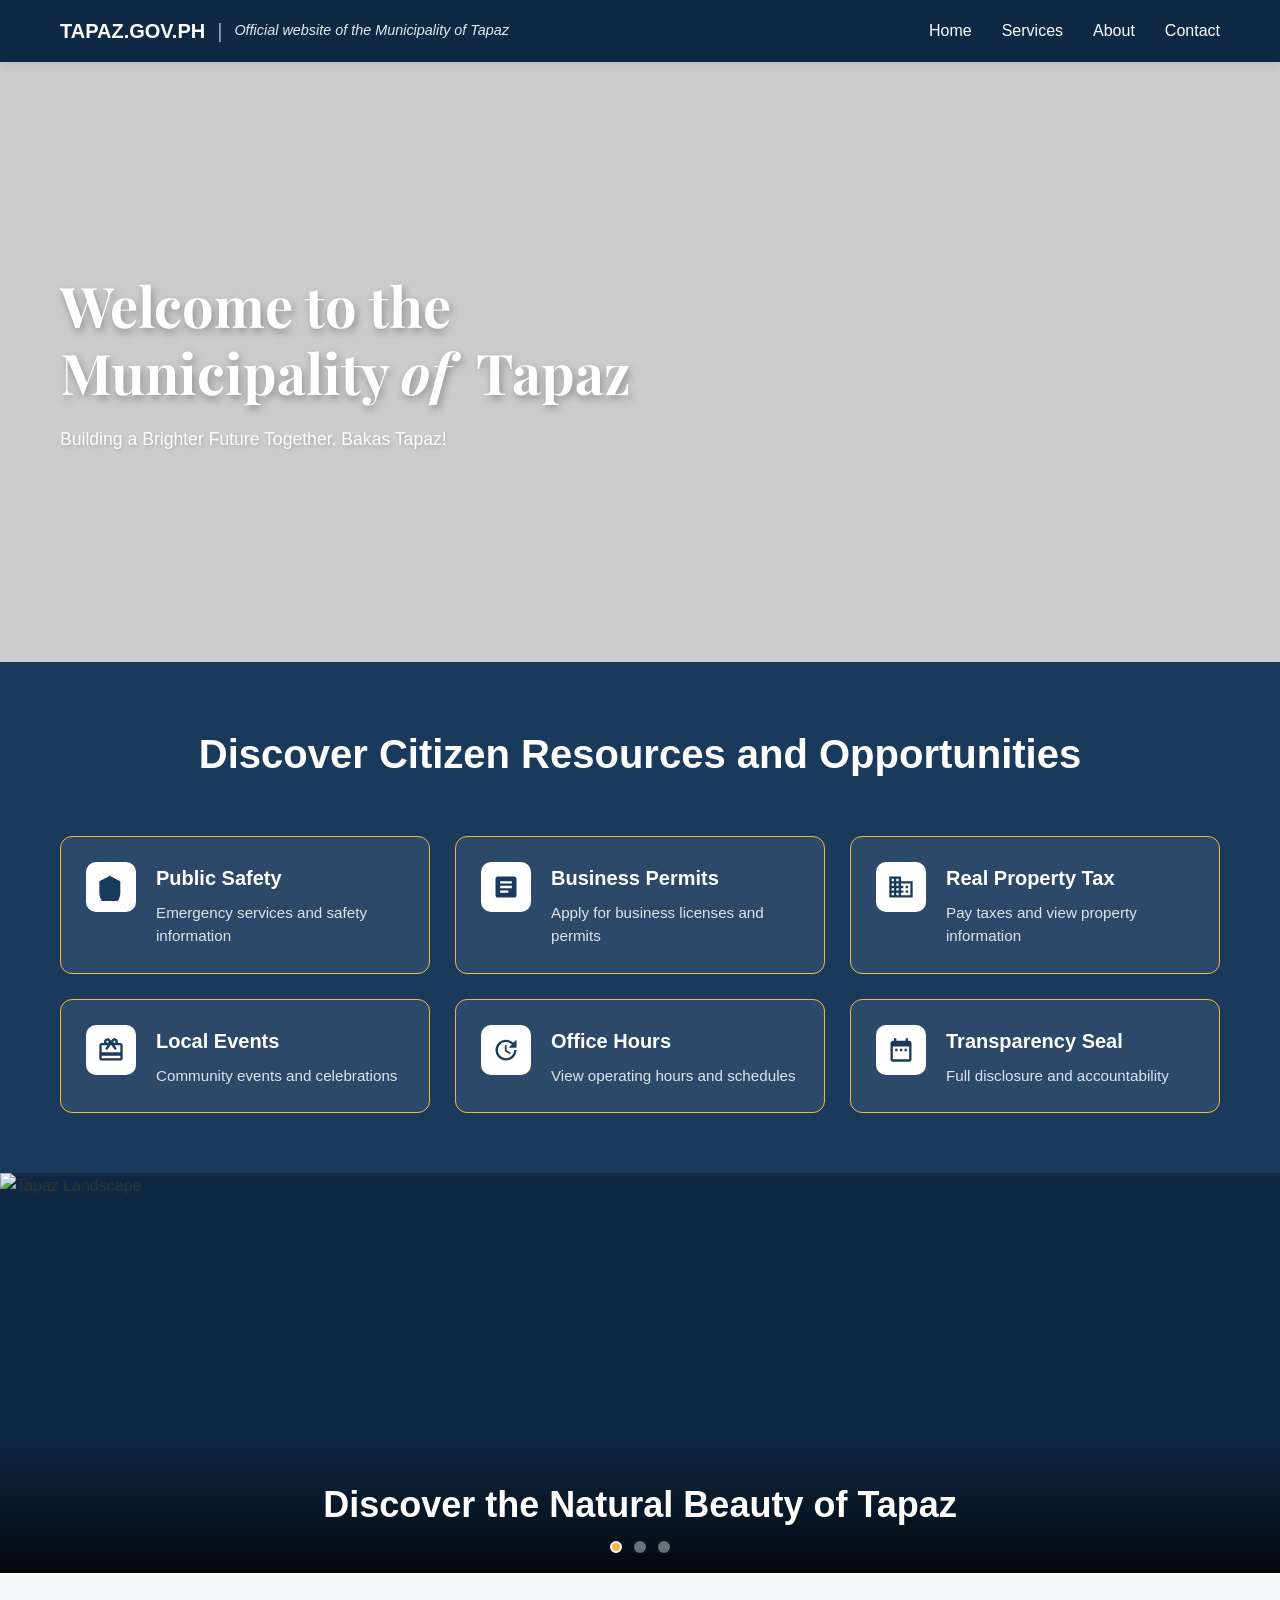
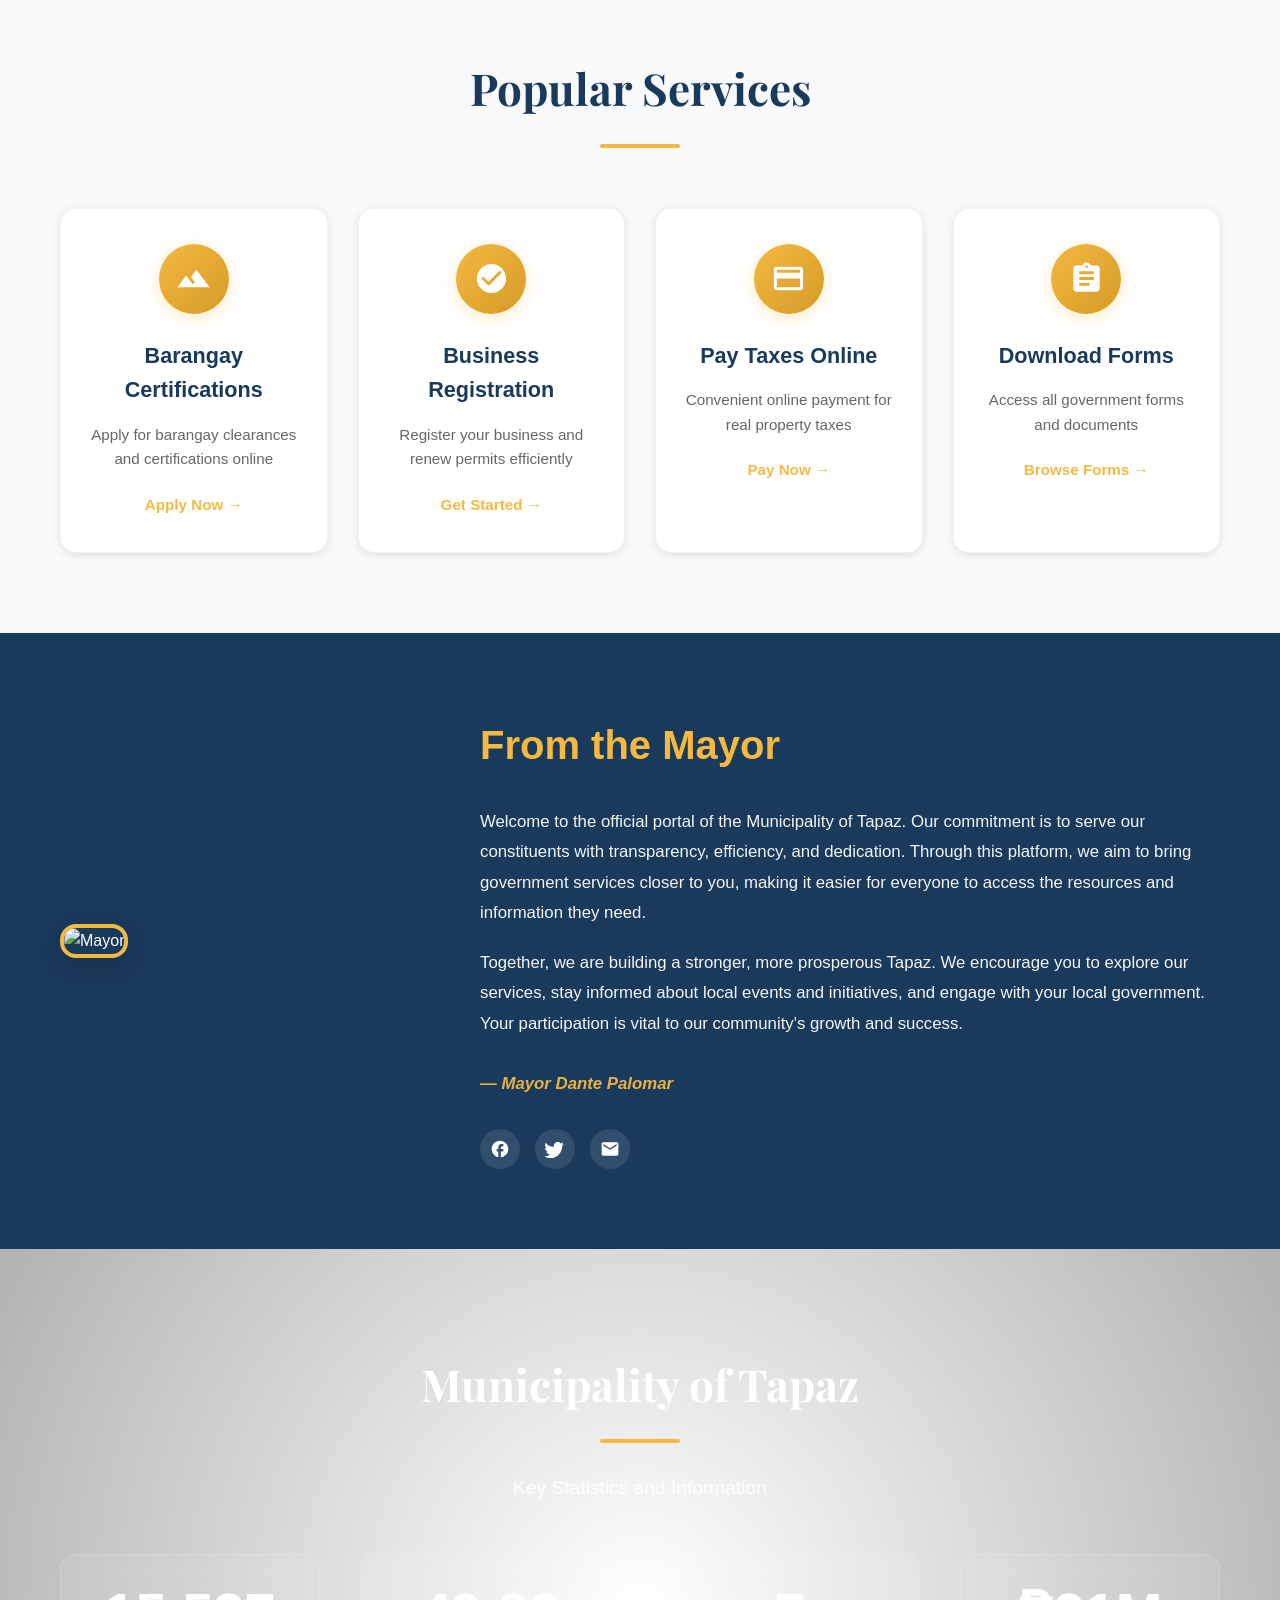
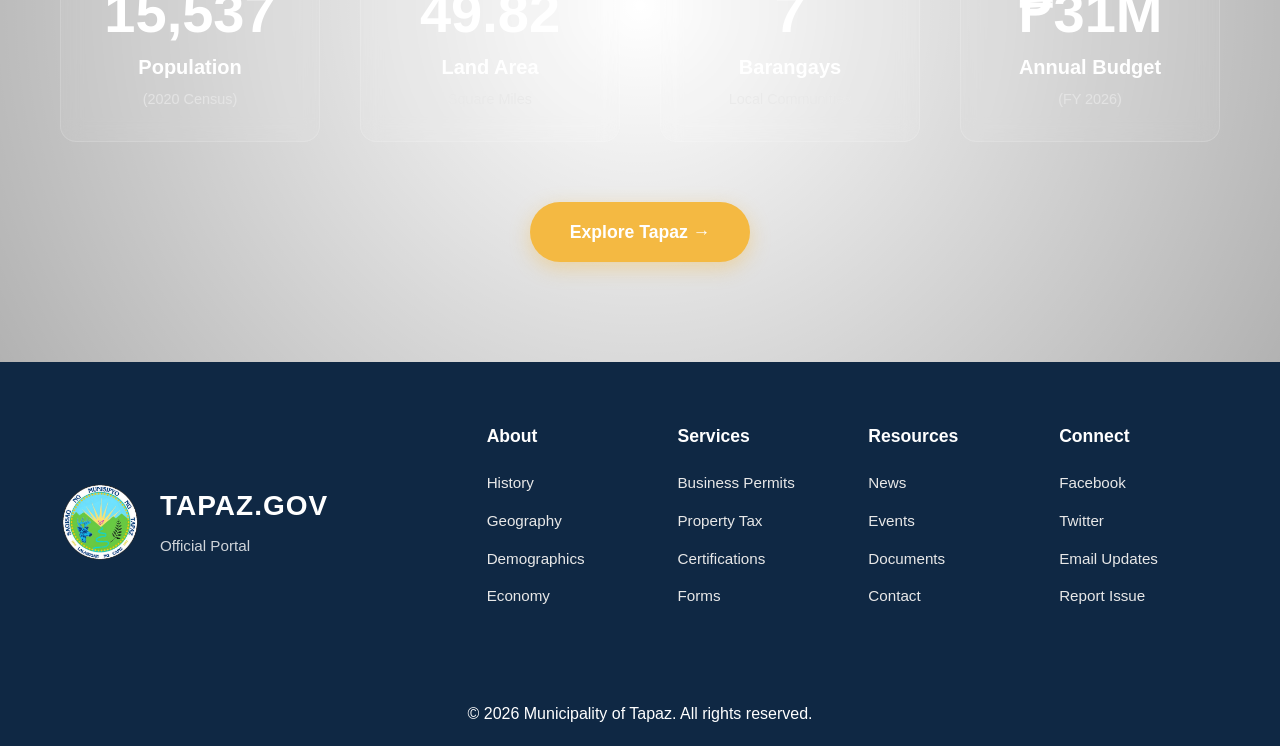
==== preview-homepage.html @ 7d661cd3 "Added my project" ====
<!DOCTYPE html>
<html lang="en">

<head>
    <meta charset="UTF-8">
    <meta name="viewport" content="width=device-width, initial-scale=1.0">
    <title>Municipality of Tapaz - Citizen Portal</title>
    <link rel="stylesheet" href="wp-content/themes/tapaz-theme/assets/css/homepage.css">
    <style>
        * {
            margin: 0;
            padding: 0;
            box-sizing: border-box;
        }

        body {
            font-family: -apple-system, BlinkMacSystemFont, 'Segoe UI', Roboto, 'Helvetica Neue', Arial, sans-serif;
            line-height: 1.6;
            color: #333;
        }

        /* Simple header for preview */
        header {
            background: #0f2844;
            color: white;
            padding: 15px 20px;
            position: sticky;
            top: 0;
            z-index: 1000;
            box-shadow: 0 2px 10px rgba(0, 0, 0, 0.1);
        }

        header .container {
            display: flex;
            justify-content: space-between;
            align-items: center;
        }

        .site-title {
            font-size: 1.25rem;
            font-weight: 700;
            color: #fff;
            display: flex;
            align-items: center;
            gap: 12px;
        }

        .title-separator {
            font-weight: 300;
            opacity: 0.6;
        }

        .site-subtitle {
            font-size: 0.9rem;
            font-weight: 400;
            font-style: italic;
            opacity: 0.9;
            text-transform: none;
        }

        nav ul {
            display: flex;
            gap: 30px;
            list-style: none;
        }

        nav a {
            color: white;
            text-decoration: none;
            transition: color 0.3s;
        }

        nav a:hover {
            color: #f4b942;
        }

        /* Simple footer for preview */
        footer {
            background: #0f2844;
            color: white;
            text-align: center;
            padding: 20px;
            margin-top: 0;
        }

        @media (max-width: 768px) {
            nav ul {
                display: none;
            }
        }
    </style>
</head>

<body>
    <!-- Header -->
    <header>
        <div class="container">
            <div class="site-title">
                TAPAZ.GOV.PH
                <span class="title-separator">|</span>
                <span class="site-subtitle">Official website of the Municipality of Tapaz</span>
            </div>
            <nav>
                <ul>
                    <li><a href="#">Home</a></li>
                    <li><a href="#">Services</a></li>
                    <li><a href="#">About</a></li>
                    <li><a href="#">Contact</a></li>
                </ul>
            </nav>
        </div>
    </header>

    <!-- Hero Section -->
    <section class="hero-section">
        <div class="hero-overlay"></div>
        <div class="hero-content">
            <h1 class="hero-title">Welcome to the<br>Municipality <i>of</i> &nbsp;Tapaz<br></h1>
            <p class="hero-subtitle">Building a Brighter Future Together. Bakas Tapaz!</p>
        </div>
    </section>

    <!-- Quick Links Section -->
    <section class="quick-links-section">
        <div class="container">
            <h2 class="section-title">Discover Citizen Resources and Opportunities</h2>
            <div class="quick-links-grid">
                <a href="#" class="quick-link-card">
                    <div class="quick-link-icon">
                        <svg xmlns="http://www.w3.org/2000/svg" viewBox="0 0 24 24" fill="currentColor">
                            <path d="M12 2L2 7v10c0 5.55 3.84 10.74 9 12 5.16-1.26 9-6.45 9-12V7l-10-5z" />
                        </svg>
                    </div>
                    <div class="quick-link-content">
                        <h3>Public Safety</h3>
                        <p>Emergency services and safety information</p>
                    </div>
                </a>

                <a href="#" class="quick-link-card">
                    <div class="quick-link-icon">
                        <svg xmlns="http://www.w3.org/2000/svg" viewBox="0 0 24 24" fill="currentColor">
                            <path
                                d="M19 3H5c-1.1 0-2 .9-2 2v14c0 1.1.9 2 2 2h14c1.1 0 2-.9 2-2V5c0-1.1-.9-2-2-2zm-5 14H7v-2h7v2zm3-4H7v-2h10v2zm0-4H7V7h10v2z" />
                        </svg>
                    </div>
                    <div class="quick-link-content">
                        <h3>Business Permits</h3>
                        <p>Apply for business licenses and permits</p>
                    </div>
                </a>

                <a href="#" class="quick-link-card">
                    <div class="quick-link-icon">
                        <svg xmlns="http://www.w3.org/2000/svg" viewBox="0 0 24 24" fill="currentColor">
                            <path
                                d="M12 7V3H2v18h20V7H12zM6 19H4v-2h2v2zm0-4H4v-2h2v2zm0-4H4V9h2v2zm0-4H4V5h2v2zm4 12H8v-2h2v2zm0-4H8v-2h2v2zm0-4H8V9h2v2zm0-4H8V5h2v2zm10 12h-8v-2h2v-2h-2v-2h2v-2h-2V9h8v10zm-2-8h-2v2h2v-2zm0 4h-2v2h2v-2z" />
                        </svg>
                    </div>
                    <div class="quick-link-content">
                        <h3>Real Property Tax</h3>
                        <p>Pay taxes and view property information</p>
                    </div>
                </a>

                <a href="#" class="quick-link-card">
                    <div class="quick-link-icon">
                        <svg xmlns="http://www.w3.org/2000/svg" viewBox="0 0 24 24" fill="currentColor">
                            <path
                                d="M20 6h-2.18c.11-.31.18-.65.18-1 0-1.66-1.34-3-3-3-1.05 0-1.96.54-2.5 1.35l-.5.67-.5-.68C10.96 2.54 10.05 2 9 2 7.34 2 6 3.34 6 5c0 .35.07.69.18 1H4c-1.11 0-1.99.89-1.99 2L2 19c0 1.11.89 2 2 2h16c1.11 0 2-.89 2-2V8c0-1.11-.89-2-2-2zm-5-2c.55 0 1 .45 1 1s-.45 1-1 1-1-.45-1-1 .45-1 1-1zM9 4c.55 0 1 .45 1 1s-.45 1-1 1-1-.45-1-1 .45-1 1-1zm11 15H4v-2h16v2zm0-5H4V8h5.08L7 10.83 8.62 12 11 8.76l1-1.36 1 1.36L15.38 12 17 10.83 14.92 8H20v6z" />
                        </svg>
                    </div>
                    <div class="quick-link-content">
                        <h3>Local Events</h3>
                        <p>Community events and celebrations</p>
                    </div>
                </a>

                <a href="#" class="quick-link-card">
                    <div class="quick-link-icon">
                        <svg xmlns="http://www.w3.org/2000/svg" viewBox="0 0 24 24" fill="currentColor">
                            <path
                                d="M21 10.12h-6.78l2.74-2.82c-2.73-2.7-7.15-2.8-9.88-.1-2.73 2.71-2.73 7.08 0 9.79s7.15 2.71 9.88 0C18.32 15.65 19 14.08 19 12.1h2c0 1.98-.88 4.55-2.64 6.29-3.51 3.48-9.21 3.48-12.72 0-3.5-3.47-3.53-9.11-.02-12.58 3.51-3.47 9.14-3.47 12.65 0L21 3v7.12zM12.5 8v4.25l3.5 2.08-.72 1.21L11 13V8h1.5z" />
                        </svg>
                    </div>
                    <div class="quick-link-content">
                        <h3>Office Hours</h3>
                        <p>View operating hours and schedules</p>
                    </div>
                </a>

                <a href="#" class="quick-link-card">
                    <div class="quick-link-icon">
                        <svg xmlns="http://www.w3.org/2000/svg" viewBox="0 0 24 24" fill="currentColor">
                            <path
                                d="M9 11H7v2h2v-2zm4 0h-2v2h2v-2zm4 0h-2v2h2v-2zm2-7h-1V2h-2v2H8V2H6v2H5c-1.11 0-1.99.9-1.99 2L3 20c0 1.1.89 2 2 2h14c1.1 0 2-.9 2-2V6c0-1.1-.9-2-2-2zm0 16H5V9h14v11z" />
                        </svg>
                    </div>
                    <div class="quick-link-content">
                        <h3>Transparency Seal</h3>
                        <p>Full disclosure and accountability</p>
                    </div>
                </a>
            </div>
        </div>
    </section>

    <!-- Image Banner Section -->
    <section class="image-banner-section">
        <div class="banner-carousel">
            <div class="banner-slide active">
                <img src="https://images.unsplash.com/photo-1566073771259-6a8506099945?w=1920&h=600&fit=crop"
                    alt="Tapaz Landscape">
                <div class="banner-overlay">
                    <h3>Discover the Natural Beauty of Tapaz</h3>
                </div>
            </div>
            <div class="banner-slide">
                <img src="https://images.unsplash.com/photo-1504870712357-65ea720d6078?w=1920&h=600&fit=crop"
                    alt="Community">
                <div class="banner-overlay">
                    <h3>Strong Communities, Brighter Future</h3>
                </div>
            </div>
            <div class="banner-slide">
                <img src="https://images.unsplash.com/photo-1529156069898-49953e39b3ac?w=1920&h=600&fit=crop"
                    alt="Government Building">
                <div class="banner-overlay">
                    <h3>Serving the People with Excellence</h3>
                </div>
            </div>
        </div>
        <div class="banner-dots">
            <span class="dot active" data-slide="0"></span>
            <span class="dot" data-slide="1"></span>
            <span class="dot" data-slide="2"></span>
        </div>
    </section>

    <!-- Popular Services Section -->
    <section class="popular-services-section">
        <div class="container">
            <h2 class="section-title-center">Popular Services</h2>

            <div class="services-grid">
                <div class="service-card">
                    <div class="service-icon gold">
                        <svg xmlns="http://www.w3.org/2000/svg" viewBox="0 0 24 24" fill="currentColor">
                            <path d="M14 6l-3.75 5 2.85 3.8-1.6 1.2C9.81 13.75 7 10 7 10l-6 8h22L14 6z" />
                        </svg>
                    </div>
                    <h3>Barangay Certifications</h3>
                    <p>Apply for barangay clearances and certifications online</p>
                    <a href="#" class="service-link">Apply Now →</a>
                </div>

                <div class="service-card">
                    <div class="service-icon gold">
                        <svg xmlns="http://www.w3.org/2000/svg" viewBox="0 0 24 24" fill="currentColor">
                            <path
                                d="M12 2C6.48 2 2 6.48 2 12s4.48 10 10 10 10-4.48 10-10S17.52 2 12 2zm-2 15l-5-5 1.41-1.41L10 14.17l7.59-7.59L19 8l-9 9z" />
                        </svg>
                    </div>
                    <h3>Business Registration</h3>
                    <p>Register your business and renew permits efficiently</p>
                    <a href="#" class="service-link">Get Started →</a>
                </div>

                <div class="service-card">
                    <div class="service-icon gold">
                        <svg xmlns="http://www.w3.org/2000/svg" viewBox="0 0 24 24" fill="currentColor">
                            <path
                                d="M20 4H4c-1.11 0-1.99.89-1.99 2L2 18c0 1.11.89 2 2 2h16c1.11 0 2-.89 2-2V6c0-1.11-.89-2-2-2zm0 14H4v-6h16v6zm0-10H4V6h16v2z" />
                        </svg>
                    </div>
                    <h3>Pay Taxes Online</h3>
                    <p>Convenient online payment for real property taxes</p>
                    <a href="#" class="service-link">Pay Now →</a>
                </div>

                <div class="service-card">
                    <div class="service-icon gold">
                        <svg xmlns="http://www.w3.org/2000/svg" viewBox="0 0 24 24" fill="currentColor">
                            <path
                                d="M19 3h-4.18C14.4 1.84 13.3 1 12 1c-1.3 0-2.4.84-2.82 2H5c-1.1 0-2 .9-2 2v14c0 1.1.9 2 2 2h14c1.1 0 2-.9 2-2V5c0-1.1-.9-2-2-2zm-7 0c.55 0 1 .45 1 1s-.45 1-1 1-1-.45-1-1 .45-1 1-1zm2 14H7v-2h7v2zm3-4H7v-2h10v2zm0-4H7V7h10v2z" />
                        </svg>
                    </div>
                    <h3>Download Forms</h3>
                    <p>Access all government forms and documents</p>
                    <a href="#" class="service-link">Browse Forms →</a>
                </div>
            </div>
        </div>
    </section>

    <!-- From the Mayor Section -->
    <section class="from-mayor-section">
        <div class="container">
            <div class="mayor-content">
                <div class="mayor-image">
                    <img src="C:\Users\Administrator\Desktop\tapaz2026\mayor.png?w=400&h=400&fit=crop" alt="Mayor">
                </div>
                <div class="mayor-text">
                    <h2>From the Mayor</h2>
                    <p>Welcome to the official portal of the Municipality of Tapaz. Our commitment is to serve our
                        constituents with transparency, efficiency, and dedication. Through this platform, we aim to
                        bring government services closer to you, making it easier for everyone to access the resources
                        and information they need.</p>
                    <p>Together, we are building a stronger, more prosperous Tapaz. We encourage you to explore our
                        services, stay informed about local events and initiatives, and engage with your local
                        government. Your participation is vital to our community's growth and success.</p>
                    <p class="mayor-signature">— Mayor Dante Palomar</p>
                    <div class="mayor-social">
                        <a href="#" aria-label="Facebook"><svg xmlns="http://www.w3.org/2000/svg" viewBox="0 0 24 24"
                                fill="currentColor">
                                <path
                                    d="M22 12c0-5.52-4.48-10-10-10S2 6.48 2 12c0 4.84 3.44 8.87 8 9.8V15H8v-3h2V9.5C10 7.57 11.57 6 13.5 6H16v3h-2c-.55 0-1 .45-1 1v2h3v3h-3v6.95c5.05-.5 9-4.76 9-9.95z" />
                            </svg></a>
                        <a href="#" aria-label="Twitter"><svg xmlns="http://www.w3.org/2000/svg" viewBox="0 0 24 24"
                                fill="currentColor">
                                <path
                                    d="M22.46 6c-.85.38-1.78.64-2.75.76 1-.6 1.76-1.55 2.12-2.68-.93.55-1.96.96-3.06 1.18-.88-.94-2.13-1.53-3.51-1.53-2.66 0-4.81 2.16-4.81 4.81 0 .38.04.75.13 1.1-4-.2-7.54-2.12-9.91-5.04-.42.72-.66 1.55-.66 2.44 0 1.67.85 3.14 2.14 4-.79-.03-1.53-.24-2.18-.6v.06c0 2.33 1.66 4.28 3.86 4.72-.4.11-.83.17-1.27.17-.31 0-.62-.03-.92-.08.62 1.94 2.42 3.35 4.55 3.39-1.67 1.31-3.77 2.09-6.05 2.09-.39 0-.78-.02-1.17-.07 2.18 1.4 4.77 2.21 7.56 2.21 9.05 0 14-7.5 14-14 0-.21 0-.42-.01-.63.96-.69 1.8-1.56 2.46-2.55z" />
                            </svg></a>
                        <a href="#" aria-label="Email"><svg xmlns="http://www.w3.org/2000/svg" viewBox="0 0 24 24"
                                fill="currentColor">
                                <path
                                    d="M20 4H4c-1.1 0-1.99.9-1.99 2L2 18c0 1.1.9 2 2 2h16c1.1 0 2-.9 2-2V6c0-1.1-.9-2-2-2zm0 4l-8 5-8-5V6l8 5 8-5v2z" />
                            </svg></a>
                    </div>
                </div>
            </div>
        </div>
    </section>

    <!-- Statistics Section -->
    <section class="statistics-section">
        <div class="stats-overlay"></div>
        <div class="container">
            <h2 class="section-title-center white">Municipality of Tapaz</h2>
            <p class="stats-subtitle">Key Statistics and Information</p>

            <div class="stats-grid">
                <div class="stat-card">
                    <div class="stat-number">58,264</div>
                    <div class="stat-label">Population</div>
                    <div class="stat-sublabel">(2020 Census)</div>
                </div>

                <div class="stat-card">
                    <div class="stat-number">199.28</div>
                    <div class="stat-label">Land Area</div>
                    <div class="stat-sublabel">Square Miles</div>
                </div>

                <div class="stat-card">
                    <div class="stat-number">26</div>
                    <div class="stat-label">Barangays</div>
                    <div class="stat-sublabel">Local Communities</div>
                </div>

                <div class="stat-card">
                    <div class="stat-number">₱124 M</div>
                    <div class="stat-label">Annual Budget</div>
                    <div class="stat-sublabel">(FY 2026)</div>
                </div>
            </div>

            <div class="stats-cta">
                <a href="#" class="btn-stats">Explore Tapaz →</a>
            </div>
        </div>
    </section>

    <!-- Footer Branding Section -->
    <section class="footer-branding">
        <div class="container">
            <div class="footer-brand-content">
                <div class="footer-logo">
                    <div class="gov-seal">
                        <img src="tapaz.png" alt="Official Seal of Tapaz">
                    </div>
                    <div class="gov-text">
                        <div class="gov-name">TAPAZ.GOV</div>
                        <div class="gov-tagline">Official Portal</div>
                    </div>
                </div>
                <div class="footer-links-grid">
                    <div class="footer-links-column">
                        <h4>About</h4>
                        <ul>
                            <li><a href="#">History</a></li>
                            <li><a href="#">Geography</a></li>
                            <li><a href="#">Demographics</a></li>
                            <li><a href="#">Economy</a></li>
                        </ul>
                    </div>
                    <div class="footer-links-column">
                        <h4>Services</h4>
                        <ul>
                            <li><a href="#">Business Permits</a></li>
                            <li><a href="#">Property Tax</a></li>
                            <li><a href="#">Certifications</a></li>
                            <li><a href="#">Forms</a></li>
                        </ul>
                    </div>
                    <div class="footer-links-column">
                        <h4>Resources</h4>
                        <ul>
                            <li><a href="#">News</a></li>
                            <li><a href="#">Events</a></li>
                            <li><a href="#">Documents</a></li>
                            <li><a href="#">Contact</a></li>
                        </ul>
                    </div>
                    <div class="footer-links-column">
                        <h4>Connect</h4>
                        <ul>
                            <li><a href="#">Facebook</a></li>
                            <li><a href="#">Twitter</a></li>
                            <li><a href="#">Email Updates</a></li>
                            <li><a href="#">Report Issue</a></li>
                        </ul>
                    </div>
                </div>
            </div>
        </div>
    </section>

    <!-- Footer -->
    <footer>
        <p>&copy; 2026 Municipality of Tapaz. All rights reserved.</p>
    </footer>

    <script src="wp-content/themes/tapaz-theme/assets/js/homepage.js"></script>
</body>

</html>
---- wp-content/themes/tapaz-theme/assets/css/homepage.css ----
/* ========================================
   HOMEPAGE STYLES - Tapaz Citizen Portal
   ======================================== */

/* CSS Variables */
@import url('https://fonts.googleapis.com/css2?family=Montserrat:wght@400;500;600;700&family=Playfair+Display:wght@700&display=swap');

:root {
    --primary-color: #1a3a5c;
    --primary-navy-dark: #0f2844;
    --accent-color: #f4b942;
    --accent-gold-dark: #d49b26;
    --text-white: #ffffff;
    --text-light: #e8e8e8;
    --text-dark: #333333;
    --overlay-dark: rgba(26, 58, 92, 0.85);
    --overlay-light: rgba(0, 0, 0, 0.4);
    --shadow-sm: 0 2px 8px rgba(0, 0, 0, 0.1);
    --shadow-md: 0 4px 16px rgba(0, 0, 0, 0.15);
    --shadow-lg: 0 8px 32px rgba(0, 0, 0, 0.2);
    --transition: all 0.3s cubic-bezier(0.4, 0, 0.2, 1);
    --font-main: 'Montserrat', sans-serif;
    --font-serif: 'Playfair Display', serif;
}

/* Global Container */
.container {
    max-width: 1200px;
    margin: 0 auto;
    padding: 0 20px;
}

/* ========================================
   HERO SECTION
   ======================================== */
.hero-section {
    position: relative;
    height: 600px;
    background: url('https://dailyguardian.com.ph/wp-content/uploads/2021/02/municipal-government-center-of-Tapaz-in-Capiz-w.jpg?w=1920&h=600&fit=crop');
    background-size: cover;
    background-position: center;
    display: flex;
    align-items: center;
    justify-content: center;
    overflow: hidden;
}

.hero-overlay {
    position: absolute;
    top: 0;
    left: 0;
    right: 0;
    bottom: 0;
    background: rgba(0, 0, 0, 0.2);
    z-index: 1;
}

.hero-content {
    position: relative;
    z-index: 2;
    text-align: left;
    width: 100%;
    max-width: 1200px;
    color: var(--text-white);
    padding: 40px 20px;
    animation: fadeInUp 1s ease-out;
}

.hero-title {
    font-family: var(--font-serif);
    font-size: clamp(2rem, 5vw, 3.5rem);
    font-weight: 700;
    line-height: 1.2;
    margin: 0 0 20px 0;
    text-shadow: 2px 4px 8px rgba(0, 0, 0, 0.3);
}

.hero-subtitle {
    font-size: clamp(1.1rem, 2.5vw, 1.1rem);
    font-weight: 400;
    margin: 0;
    opacity: 0.95;
    text-shadow: 1px 2px 4px rgba(0, 0, 0, 0.2);
}

@keyframes fadeInUp {
    from {
        opacity: 0;
        transform: translateY(30px);
    }

    to {
        opacity: 1;
        transform: translateY(0);
    }
}

/* ========================================
   QUICK LINKS SECTION
   ======================================== */
.quick-links-section {
    background: var(--primary-color);
    padding: 60px 20px;
    color: var(--text-white);
}

.section-title {
    font-size: clamp(1.8rem, 4vw, 2.5rem);
    font-weight: 600;
    text-align: center;
    margin: 0 0 50px 0;
    color: var(--text-white);
}

.quick-links-grid {
    display: grid;
    grid-template-columns: repeat(auto-fit, minmax(280px, 1fr));
    gap: 25px;
    max-width: 1200px;
    margin: 0 auto;
}

.quick-link-card {
    display: flex;
    align-items: flex-start;
    gap: 20px;
    padding: 25px;
    background: rgba(255, 255, 255, 0.08);
    border-radius: 12px;
    text-decoration: none;
    color: var(--text-white);
    border: 1px solid var(--accent-color);
    transition: var(--transition);
    cursor: pointer;
}

.quick-link-card:hover {
    background: rgba(255, 255, 255, 0.12);
    transform: translateY(-3px);
    box-shadow: var(--shadow-md);
    border-color: var(--accent-color);
}

.quick-link-icon {
    flex-shrink: 0;
    width: 50px;
    height: 50px;
    background: #ffffff;
    border-radius: 10px;
    display: flex;
    align-items: center;
    justify-content: center;
    color: var(--primary-color);
    transition: var(--transition);
}

.quick-link-card:hover .quick-link-icon {
    transform: scale(1.1);
    box-shadow: 0 4px 12px rgba(244, 185, 66, 0.4);
}

.quick-link-icon svg {
    width: 28px;
    height: 28px;
}

.quick-link-content h3 {
    margin: 0 0 8px 0;
    font-size: 1.25rem;
    font-weight: 600;
    color: var(--text-white);
}

.quick-link-content p {
    margin: 0;
    font-size: 0.95rem;
    opacity: 0.85;
    line-height: 1.5;
}

/* ========================================
   IMAGE BANNER SECTION
   ======================================== */
.image-banner-section {
    position: relative;
    height: 400px;
    overflow: hidden;
    background: var(--primary-navy-dark);
}

.banner-carousel {
    position: relative;
    height: 100%;
    width: 100%;
}

.banner-slide {
    position: absolute;
    top: 0;
    left: 0;
    width: 100%;
    height: 100%;
    opacity: 0;
    transition: opacity 1s ease-in-out;
}

.banner-slide.active {
    opacity: 1;
}

.banner-slide img {
    width: 100%;
    height: 100%;
    object-fit: cover;
}

.banner-overlay {
    position: absolute;
    bottom: 0;
    left: 0;
    right: 0;
    background: linear-gradient(to top, rgba(0, 0, 0, 0.8), transparent);
    padding: 40px 20px;
    color: var(--text-white);
}

.banner-overlay h3 {
    margin: 0;
    font-size: clamp(1.5rem, 3vw, 2.25rem);
    font-weight: 600;
    text-align: center;
}

.banner-dots {
    position: absolute;
    bottom: 20px;
    left: 50%;
    transform: translateX(-50%);
    display: flex;
    gap: 12px;
    z-index: 10;
}

.dot {
    width: 12px;
    height: 12px;
    border-radius: 50%;
    background: rgba(255, 255, 255, 0.4);
    cursor: pointer;
    transition: var(--transition);
    border: 2px solid transparent;
}

.dot.active,
.dot:hover {
    background: var(--accent-color);
    border-color: var(--text-white);
}

/* ========================================
   POPULAR SERVICES SECTION
   ======================================== */
.popular-services-section {
    padding: 80px 20px;
    background: #f8f9fa;
}

.section-title-center {
    font-family: var(--font-serif);
    font-size: clamp(2rem, 4vw, 2.75rem);
    font-weight: 700;
    text-align: center;
    margin: 0 0 60px 0;
    color: var(--primary-color);
    position: relative;
}

.section-title-center::after {
    content: '';
    display: block;
    width: 80px;
    height: 4px;
    background: var(--accent-color);
    margin: 20px auto 0;
    border-radius: 2px;
}

.services-grid {
    display: grid;
    grid-template-columns: repeat(auto-fit, minmax(260px, 1fr));
    gap: 30px;
    max-width: 1200px;
    margin: 0 auto;
}

.service-card {
    background: var(--text-white);
    padding: 35px 25px;
    border-radius: 16px;
    text-align: center;
    box-shadow: var(--shadow-sm);
    transition: var(--transition);
    border: 1px solid rgba(0, 0, 0, 0.05);
}

.service-card:hover {
    transform: translateY(-8px);
    box-shadow: var(--shadow-lg);
    border-color: var(--accent-color);
}

.service-icon {
    width: 70px;
    height: 70px;
    margin: 0 auto 25px;
    display: flex;
    align-items: center;
    justify-content: center;
    border-radius: 50%;
    transition: var(--transition);
}

.service-icon.gold {
    background: linear-gradient(135deg, var(--accent-color) 0%, var(--accent-gold-dark) 100%);
    color: var(--text-white);
    box-shadow: 0 4px 16px rgba(244, 185, 66, 0.3);
}

.service-card:hover .service-icon {
    transform: scale(1.1) rotate(5deg);
}

.service-icon svg {
    width: 35px;
    height: 35px;
}

.service-card h3 {
    margin: 0 0 15px 0;
    font-size: 1.35rem;
    font-weight: 600;
    color: var(--primary-color);
}

.service-card p {
    margin: 0 0 20px 0;
    font-size: 0.95rem;
    color: #666;
    line-height: 1.6;
}

.service-link {
    display: inline-block;
    color: var(--accent-color);
    text-decoration: none;
    font-weight: 600;
    font-size: 0.95rem;
    transition: var(--transition);
}

.service-link:hover {
    color: var(--accent-gold-dark);
    transform: translateX(5px);
}

/* ========================================
   FROM THE MAYOR SECTION
   ======================================== */
.from-mayor-section {
    background: var(--primary-color);
    padding: 80px 20px;
    color: var(--text-white);
}

.mayor-content {
    display: grid;
    grid-template-columns: 1fr 2fr;
    gap: 50px;
    max-width: 1200px;
    margin: 0 auto;
    align-items: center;
}

.mayor-image {
    position: relative;
}

.mayor-image img {
    width: 100%;
    height: auto;
    border-radius: 16px;
    box-shadow: var(--shadow-lg);
    border: 4px solid var(--accent-color);
}

.mayor-text h2 {
    font-size: clamp(1.8rem, 3.5vw, 2.5rem);
    margin: 0 0 30px 0;
    font-weight: 700;
    color: var(--accent-color);
}

.mayor-text p {
    font-size: 1.05rem;
    line-height: 1.8;
    margin: 0 0 20px 0;
    opacity: 0.95;
}

.mayor-signature {
    font-style: italic;
    font-weight: 600;
    margin-top: 30px !important;
    color: var(--accent-color);
}

.mayor-social {
    display: flex;
    gap: 15px;
    margin-top: 30px;
}

.mayor-social a {
    width: 40px;
    height: 40px;
    display: flex;
    align-items: center;
    justify-content: center;
    background: rgba(255, 255, 255, 0.1);
    border-radius: 50%;
    color: var(--text-white);
    transition: var(--transition);
}

.mayor-social a:hover {
    background: var(--accent-color);
    transform: translateY(-3px);
}

.mayor-social svg {
    width: 20px;
    height: 20px;
}

@media (max-width: 768px) {
    .mayor-content {
        grid-template-columns: 1fr;
        gap: 30px;
    }

    .mayor-image {
        max-width: 300px;
        margin: 0 auto;
    }
}

/* ========================================
   STATISTICS SECTION
   ======================================== */
.statistics-section {
    position: relative;
    padding: 100px 20px;
    background: linear-gradient(135deg, rgba(26, 58, 92, 0.95) 0%, rgba(15, 40, 68, 0.95) 100%),
        url('https://images.unsplash.com/photo-1477959858617-67f85cf4f1df?w=1920&h=600&fit=crop');
    background-size: cover;
    background-position: center;
    background-attachment: fixed;
    color: var(--text-white);
    overflow: hidden;
}

.stats-overlay {
    position: absolute;
    top: 0;
    left: 0;
    right: 0;
    bottom: 0;
    background: radial-gradient(circle at center, transparent 0%, rgba(0, 0, 0, 0.3) 100%);
    z-index: 1;
}

.statistics-section .container {
    position: relative;
    z-index: 2;
}

.section-title-center.white {
    color: var(--text-white);
}

.section-title-center.white::after {
    background: var(--accent-color);
}

.stats-subtitle {
    text-align: center;
    font-size: 1.2rem;
    margin: -30px 0 50px 0;
    opacity: 0.9;
}

.stats-grid {
    display: grid;
    grid-template-columns: repeat(auto-fit, minmax(220px, 1fr));
    gap: 40px;
    max-width: 1200px;
    margin: 0 auto 60px;
}

.stat-card {
    text-align: center;
    padding: 30px 20px;
    background: rgba(255, 255, 255, 0.08);
    border-radius: 16px;
    backdrop-filter: blur(10px);
    border: 1px solid rgba(255, 255, 255, 0.15);
    transition: var(--transition);
}

.stat-card:hover {
    transform: translateY(-8px);
    background: rgba(255, 255, 255, 0.12);
    box-shadow: 0 12px 40px rgba(0, 0, 0, 0.3);
}

.stat-number {
    font-size: clamp(2.5rem, 5vw, 3.5rem);
    font-weight: 800;
    color: var(--accent-gold);
    margin: 0 0 10px 0;
    line-height: 1;
}

.stat-label {
    font-size: 1.25rem;
    font-weight: 600;
    margin: 0 0 5px 0;
    color: var(--text-white);
}

.stat-sublabel {
    font-size: 0.9rem;
    opacity: 0.8;
    color: var(--text-light);
}

.stats-cta {
    text-align: center;
    margin-top: 50px;
}

.btn-stats {
    display: inline-block;
    padding: 16px 40px;
    background: #f4b942;
    color: var(--primary-navy);
    text-decoration: none;
    font-weight: 700;
    font-size: 1.1rem;
    border-radius: 50px;
    transition: var(--transition);
    box-shadow: 0 6px 20px rgba(244, 185, 66, 0.4);
}

.btn-stats:hover {
    background: var(--accent-gold-dark);
    transform: translateY(-3px);
    box-shadow: 0 10px 30px rgba(244, 185, 66, 0.5);
}

/* ========================================
   FOOTER BRANDING SECTION
   ======================================== */
.footer-branding {
    background: var(--primary-navy-dark);
    padding: 60px 20px;
    color: var(--text-white);
}

.footer-brand-content {
    display: grid;
    grid-template-columns: 1fr 2fr;
    gap: 60px;
    max-width: 1200px;
    margin: 0 auto;
}

.footer-logo {
    display: flex;
    align-items: center;
    gap: 20px;
}

.gov-seal {
    width: 80px;
    height: 80px;
    color: var(--accent-gold);
}

.gov-seal svg,
.gov-seal img {
    width: 100%;
    height: 100%;
    object-fit: contain;
}

.gov-name {
    font-size: 1.75rem;
    font-weight: 800;
    color: var(--accent-gold);
    letter-spacing: 1px;
}

.gov-tagline {
    font-size: 0.95rem;
    opacity: 0.8;
    margin-top: 5px;
}

.footer-links-grid {
    display: grid;
    grid-template-columns: repeat(4, 1fr);
    gap: 30px;
}

.footer-links-column h4 {
    font-size: 1.1rem;
    font-weight: 700;
    margin: 0 0 20px 0;
    color: var(--accent-gold);
}

.footer-links-column ul {
    list-style: none;
    margin: 0;
    padding: 0;
}

.footer-links-column li {
    margin-bottom: 12px;
}

.footer-links-column a {
    color: var(--text-light);
    text-decoration: none;
    font-size: 0.95rem;
    transition: var(--transition);
    display: inline-block;
}

.footer-links-column a:hover {
    color: var(--accent-gold);
    transform: translateX(5px);
}

@media (max-width: 992px) {
    .footer-brand-content {
        grid-template-columns: 1fr;
        gap: 40px;
    }

    .footer-links-grid {
        grid-template-columns: repeat(2, 1fr);
    }
}

@media (max-width: 576px) {
    .footer-links-grid {
        grid-template-columns: 1fr;
    }
}

/* ========================================
   RESPONSIVE ADJUSTMENTS
   ======================================== */
@media (max-width: 768px) {
    .quick-links-grid {
        grid-template-columns: 1fr;
    }

    .services-grid {
        grid-template-columns: 1fr;
    }

    .stats-grid {
        grid-template-columns: 1fr;
    }
}
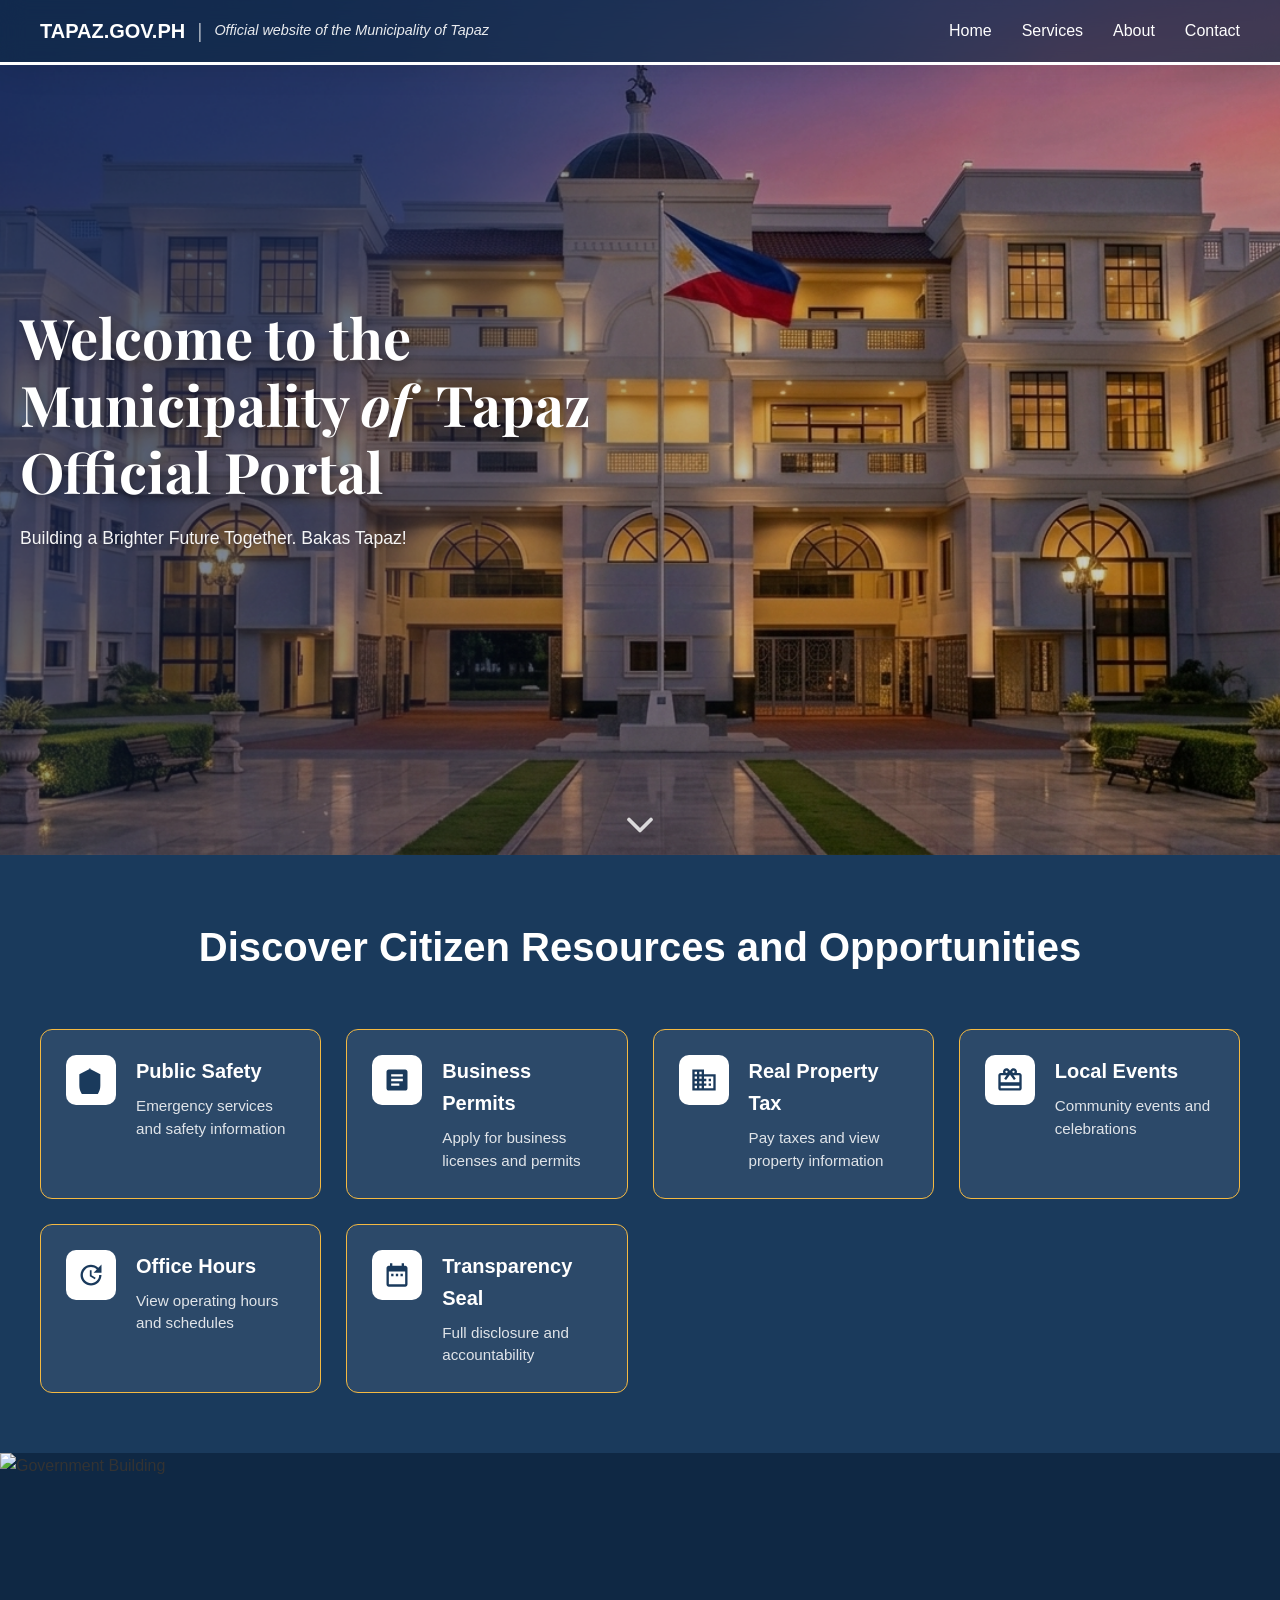
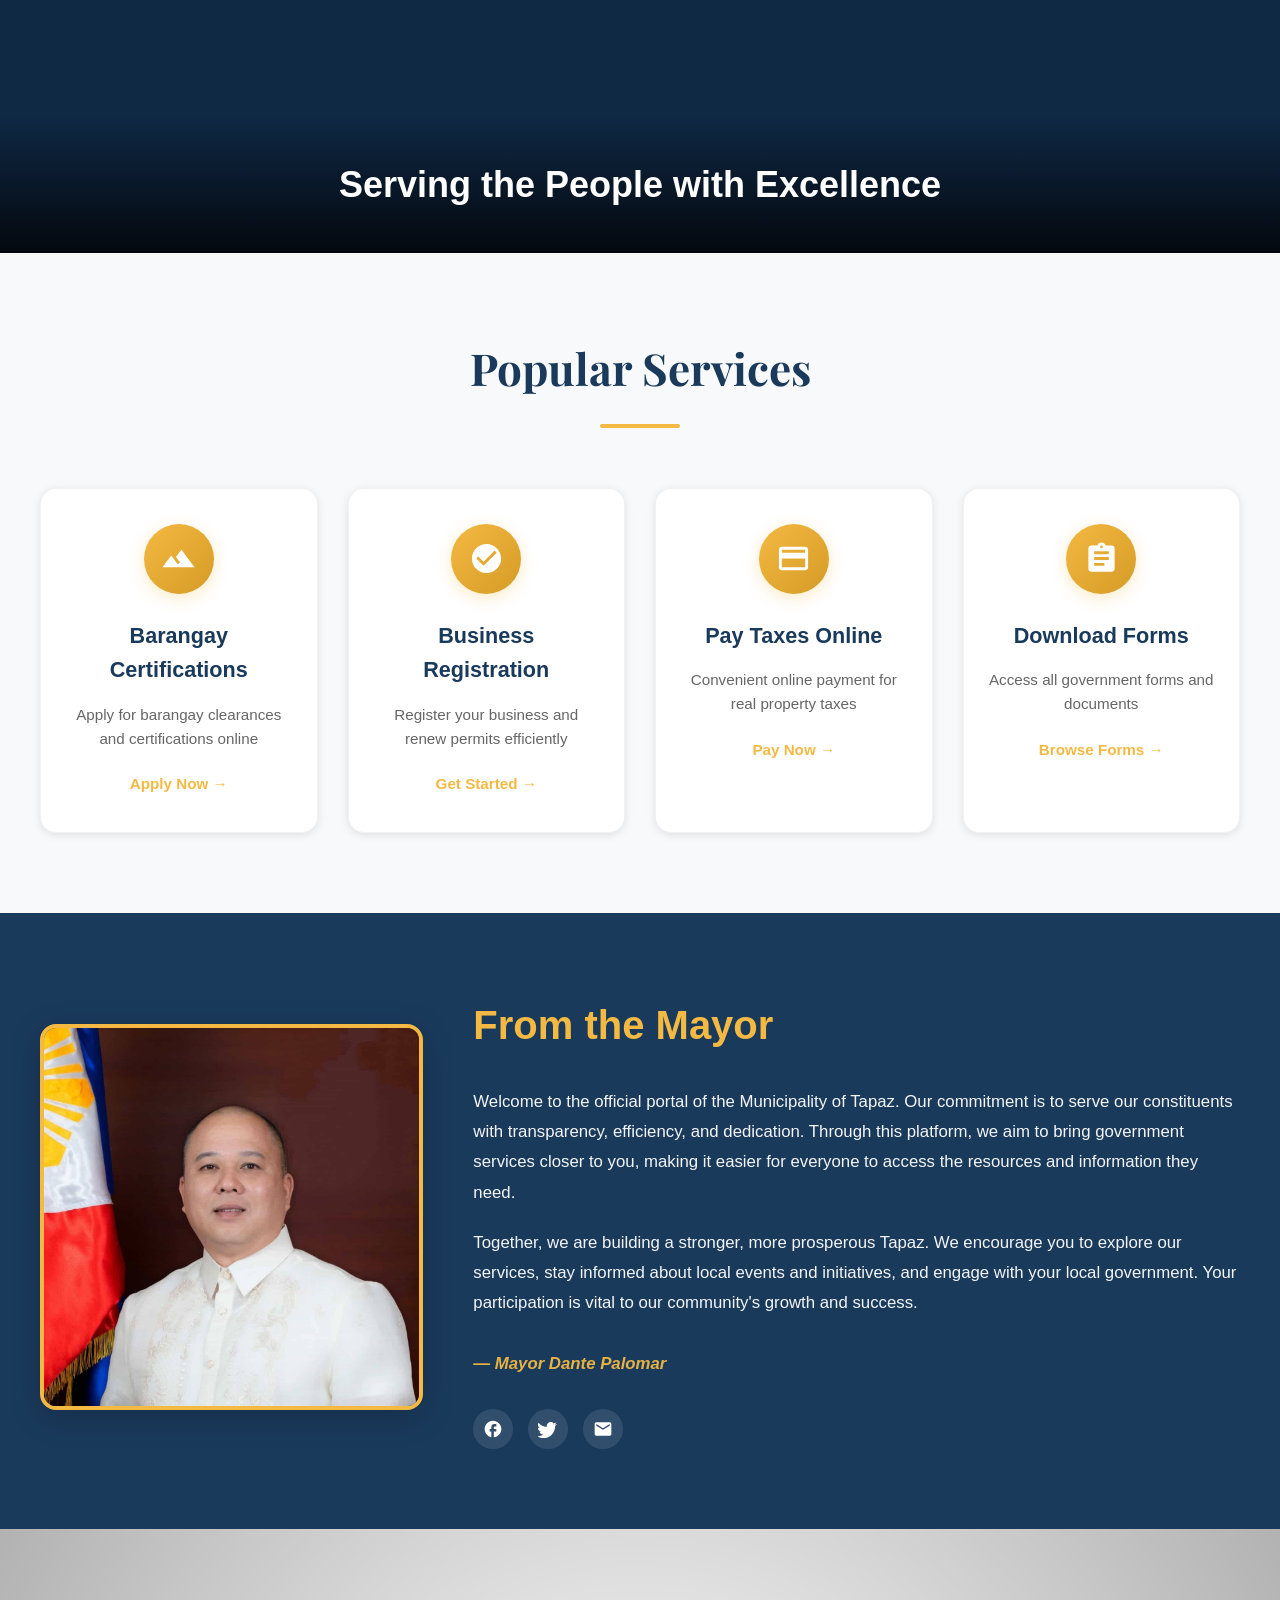
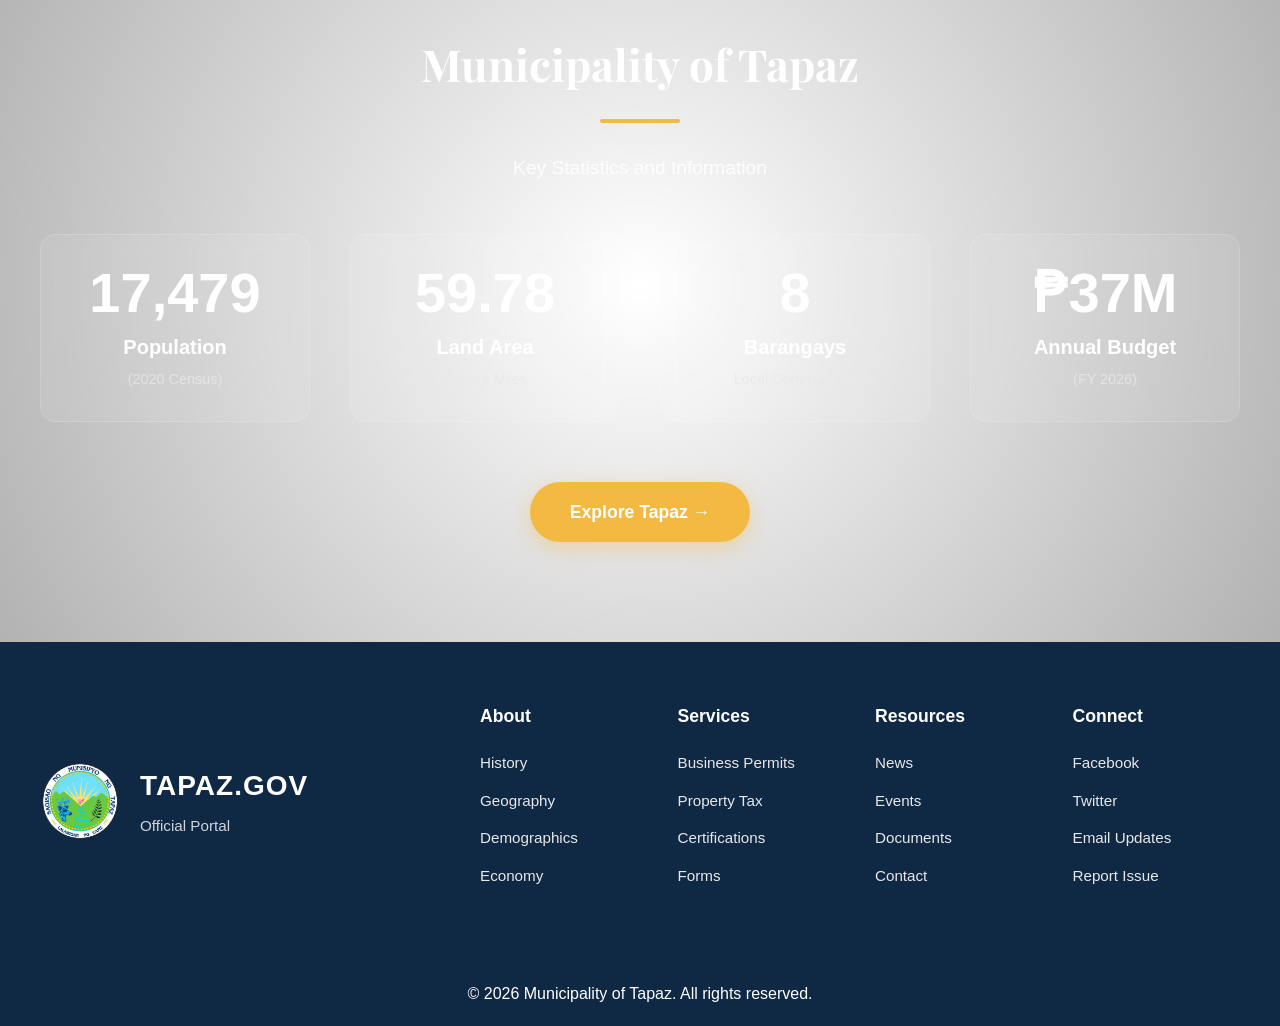
==== commit 9afa162a: "Deal" ====
--- a/preview-homepage.html
+++ b/preview-homepage.html
@@ -21,13 +21,18 @@
 
         /* Simple header for preview */
         header {
-            background: #0f2844;
+            background: rgba(15, 40, 68, 0.65);
             color: white;
             padding: 15px 20px;
-            position: sticky;
+            position: fixed;
+            width: 100%;
             top: 0;
+            left: 0;
             z-index: 1000;
-            box-shadow: 0 2px 10px rgba(0, 0, 0, 0.1);
+            box-shadow: 0 4px 30px rgba(0, 0, 0, 0.1);
+            backdrop-filter: blur(12px);
+            -webkit-backdrop-filter: blur(12px);
+            border-bottom: 3px solid #fff;
         }
 
         header .container {
@@ -95,8 +100,7 @@
     <!-- Header -->
     <header>
         <div class="container">
-            <div class="site-title">
-                TAPAZ.GOV.PH
+            <div class="site-title"><a href="index.html" style="text-decoration: none; color: #fff;">TAPAZ.GOV.PH</a>
                 <span class="title-separator">|</span>
                 <span class="site-subtitle">Official website of the Municipality of Tapaz</span>
             </div>
@@ -115,8 +119,15 @@
     <section class="hero-section">
         <div class="hero-overlay"></div>
         <div class="hero-content">
-            <h1 class="hero-title">Welcome to the<br>Municipality <i>of</i> &nbsp;Tapaz<br></h1>
+            <h1 class="hero-title">Welcome to the <br>Municipality <i>of</i> &nbsp;Tapaz<br> Official Portal
+            </h1>
             <p class="hero-subtitle">Building a Brighter Future Together. Bakas Tapaz!</p>
+        </div>
+        <div class="scroll-indicator">
+            <svg xmlns="http://www.w3.org/2000/svg" viewBox="0 0 24 24" fill="none" stroke="currentColor"
+                stroke-width="2" stroke-linecap="round" stroke-linejoin="round">
+                <polyline points="6 9 12 15 18 9"></polyline>
+            </svg>
         </div>
     </section>
 
@@ -208,33 +219,34 @@
     <!-- Image Banner Section -->
     <section class="image-banner-section">
         <div class="banner-carousel">
-            <div class="banner-slide active">
-                <img src="https://images.unsplash.com/photo-1566073771259-6a8506099945?w=1920&h=600&fit=crop"
-                    alt="Tapaz Landscape">
-                <div class="banner-overlay">
-                    <h3>Discover the Natural Beauty of Tapaz</h3>
-                </div>
-            </div>
-            <div class="banner-slide">
-                <img src="https://images.unsplash.com/photo-1504870712357-65ea720d6078?w=1920&h=600&fit=crop"
-                    alt="Community">
-                <div class="banner-overlay">
-                    <h3>Strong Communities, Brighter Future</h3>
-                </div>
-            </div>
-            <div class="banner-slide">
-                <img src="https://images.unsplash.com/photo-1529156069898-49953e39b3ac?w=1920&h=600&fit=crop"
+            <div class="banner-slide-active">
+                <img src="https://images.unsplash.com/photo-1529156069898-49953e39b3ac?w=1920&h=400&fit=crop"
                     alt="Government Building">
                 <div class="banner-overlay">
                     <h3>Serving the People with Excellence</h3>
                 </div>
             </div>
-        </div>
-        <div class="banner-dots">
-            <span class="dot active" data-slide="0"></span>
-            <span class="dot" data-slide="1"></span>
-            <span class="dot" data-slide="2"></span>
-        </div>
+            <!--
+            <div class="banner-slide">
+                <img src="banner2.png?w=1920&h=600&fit=crop" alt="Community">
+                <div class="banner-overlay">
+                    <h3>Strong Communities, Brighter Future</h3>
+                </div>
+            </div>
+
+            <div class="banner-slide">
+                <img src="banner1.png?w=1920&h=600&fit=crop" alt="Tapaz Landscape">
+                <div class="banner-overlay">
+                    <h3>Discover the Natural Beauty of Tapaz</h3>
+                </div>
+            </div>
+        </div>
+
+            <div class="banner-dots">
+                <span class="dot active" data-slide="0"></span>
+                <span class="dot" data-slide="1"></span>
+                <span class="dot" data-slide="2"></span>
+            </div>-->
     </section>
 
     <!-- Popular Services Section -->
@@ -298,7 +310,7 @@
         <div class="container">
             <div class="mayor-content">
                 <div class="mayor-image">
-                    <img src="C:\Users\Administrator\Desktop\tapaz2026\mayor.png?w=400&h=400&fit=crop" alt="Mayor">
+                    <img src="mayor1.png?w=400&h=400&fit=crop" alt="Mayor">
                 </div>
                 <div class="mayor-text">
                     <h2>From the Mayor</h2>
--- a/wp-content/themes/tapaz-theme/assets/css/homepage.css
+++ b/wp-content/themes/tapaz-theme/assets/css/homepage.css
@@ -25,18 +25,39 @@
 
 /* Global Container */
 .container {
-    max-width: 1200px;
+    max-width: 1440px;
     margin: 0 auto;
     padding: 0 20px;
 }
 
 /* ========================================
+   HEADER SECTION
+   ======================================== */
+header {
+    background: rgba(15, 40, 68, 0.65) !important;
+    position: fixed !important;
+    width: 100%;
+    top: 0;
+    left: 0;
+    z-index: 1000;
+    box-shadow: 0 4px 30px rgba(0, 0, 0, 0.1);
+    backdrop-filter: blur(12px);
+    -webkit-backdrop-filter: blur(12px);
+    border-bottom: 3px solid #ffffff;
+}
+
+header .has-primary-background-color {
+    background-color: transparent !important;
+}
+
+/* ========================================
    HERO SECTION
    ======================================== */
 .hero-section {
     position: relative;
-    height: 600px;
-    background: url('https://dailyguardian.com.ph/wp-content/uploads/2021/02/municipal-government-center-of-Tapaz-in-Capiz-w.jpg?w=1920&h=600&fit=crop');
+    height: 95vh;
+    min-height: 600px;
+    background-image: url('tapaz2026herosection.png');
     background-size: cover;
     background-position: center;
     display: flex;
@@ -60,7 +81,7 @@
     z-index: 2;
     text-align: left;
     width: 100%;
-    max-width: 1200px;
+    max-width: 1440px;
     color: var(--text-white);
     padding: 40px 20px;
     animation: fadeInUp 1s ease-out;
@@ -92,6 +113,48 @@
     to {
         opacity: 1;
         transform: translateY(0);
+    }
+}
+
+.scroll-indicator {
+    position: absolute;
+    bottom: 0px;
+    left: 50%;
+    transform: translateX(-50%);
+    z-index: 10;
+    color: var(--text-white);
+    animation: bounce 2.5s infinite;
+    cursor: pointer;
+}
+
+.scroll-indicator svg {
+    width: 44px;
+    height: 44px;
+    opacity: 0.8;
+    transition: var(--transition);
+}
+
+.scroll-indicator:hover svg {
+    opacity: 1;
+    color: var(--accent-color);
+}
+
+@keyframes bounce {
+
+    0%,
+    20%,
+    50%,
+    80%,
+    100% {
+        transform: translate(-50%, 0);
+    }
+
+    40% {
+        transform: translate(-50%, -20px);
+    }
+
+    60% {
+        transform: translate(-50%, -10px);
     }
 }
 
